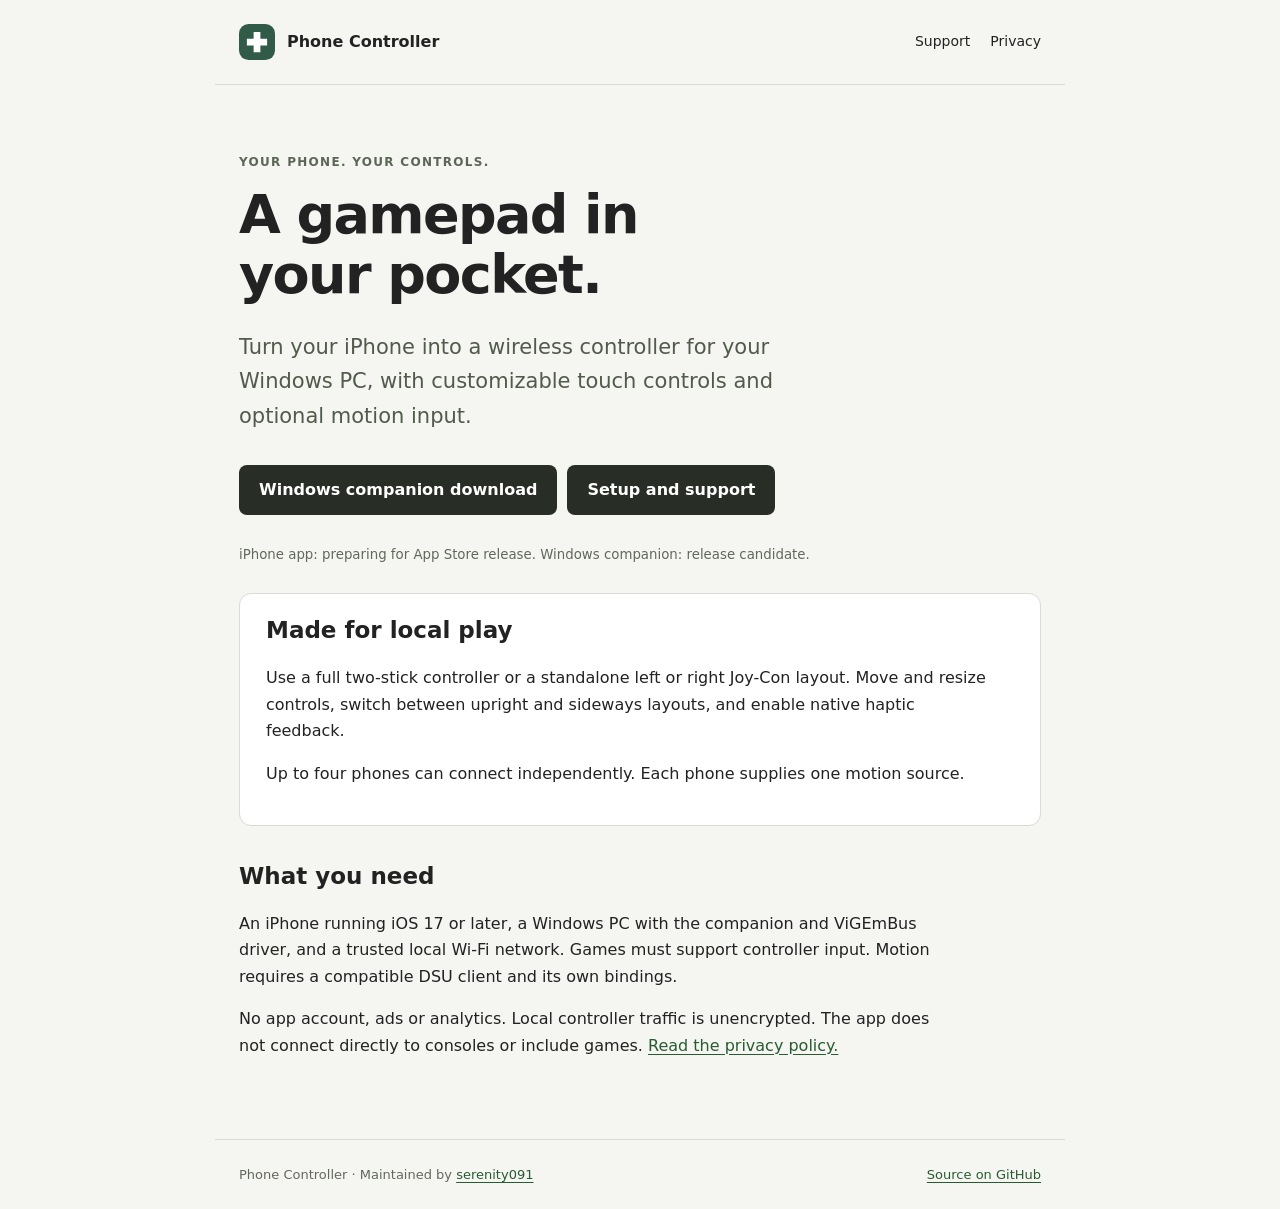
==== index.html @ 4df8902f "Publish Phone Controller support and privacy website" ====
<!doctype html>
<html lang="en"><head><meta charset="utf-8"><meta name="viewport" content="width=device-width,initial-scale=1">
<title>Wireless gamepad for your PC · Phone Controller</title><meta name="description" content="Phone Controller: a wireless iPhone gamepad for your Windows PC. Support, setup and privacy information.">
<link rel="canonical" href="https://serenity091.github.io/IControl/"><link rel="icon" href="./icon.svg" type="image/svg+xml"><link rel="stylesheet" href="./style.css"></head>
<body><header><a class="brand" href="./"><img src="./icon.svg" alt="">Phone Controller</a><nav aria-label="Main navigation"><a href="./support/">Support</a><a href="./privacy/">Privacy</a></nav></header>
<main>
<p class="eyebrow">Your phone. Your controls.</p><h1>A gamepad in<br>your pocket.</h1>
<p class="lead">Turn your iPhone into a wireless controller for your Windows PC, with customizable touch controls and optional motion input.</p>
<a class="button" href="https://github.com/serenity091/IControl/releases/tag/windows-v1.0.0-rc.1">Windows companion download</a><a class="button" href="support/">Setup and support</a>
<p><small>iPhone app: preparing for App Store release. Windows companion: release candidate.</small></p>
<div class="card"><h2>Made for local play</h2><p>Use a full two-stick controller or a standalone left or right Joy-Con layout. Move and resize controls, switch between upright and sideways layouts, and enable native haptic feedback.</p><p>Up to four phones can connect independently. Each phone supplies one motion source.</p></div>
<h2>What you need</h2><p>An iPhone running iOS 17 or later, a Windows PC with the companion and ViGEmBus driver, and a trusted local Wi-Fi network. Games must support controller input. Motion requires a compatible DSU client and its own bindings.</p>
<p>No app account, ads or analytics. Local controller traffic is unencrypted. The app does not connect directly to consoles or include games. <a href="privacy/">Read the privacy policy.</a></p></main><footer><span>Phone Controller · Maintained by <a href="https://github.com/serenity091">serenity091</a></span><a href="https://github.com/serenity091/IControl">Source on GitHub</a></footer></body></html>
---- style.css ----
:root{font-family:system-ui,-apple-system,BlinkMacSystemFont,"Segoe UI",sans-serif;color:#222;background:#f5f5f2;line-height:1.65;font-synthesis:none}*{box-sizing:border-box}body{margin:0}a{color:#285c30;text-underline-offset:3px}header,main,footer{max-width:850px;margin:auto;padding:24px}header{display:flex;align-items:center;justify-content:space-between;gap:24px;border-bottom:1px solid #d9dbd4}header a{color:inherit;text-decoration:none}nav{display:flex;gap:20px;font-size:14px}.brand{font-weight:750;display:flex;align-items:center;gap:12px}.brand img{width:36px;height:36px}main{padding-top:56px;padding-bottom:64px;min-height:65vh}h1{font-size:clamp(32px,6vw,54px);line-height:1.12;letter-spacing:-1.6px;margin:0 0 24px}h2{font-size:23px;line-height:1.3;margin-top:36px}p,li{max-width:720px}.eyebrow{font-size:12px;font-weight:700;letter-spacing:1.3px;color:#5c6656;text-transform:uppercase}.lead{font-size:21px;color:#525a4c;max-width:620px}.button{display:inline-block;background:#282d26;color:white;text-decoration:none;padding:12px 20px;border-radius:8px;font-weight:600;margin:10px 10px 10px 0}.card{padding:22px 26px;border:1px solid #d9dbd4;border-radius:12px;background:#fff;margin:26px 0}.card h2{margin-top:0}code{font-size:.9em;background:#e8eae3;padding:2px 5px;border-radius:4px;overflow-wrap:anywhere}footer{font-size:13px;color:#62685c;border-top:1px solid #d9dbd4;display:flex;justify-content:space-between;gap:20px}small{color:#62685c}@media(max-width:550px){header{align-items:flex-start;flex-direction:column;gap:12px}main{padding-top:36px}footer{flex-direction:column;gap:6px}}
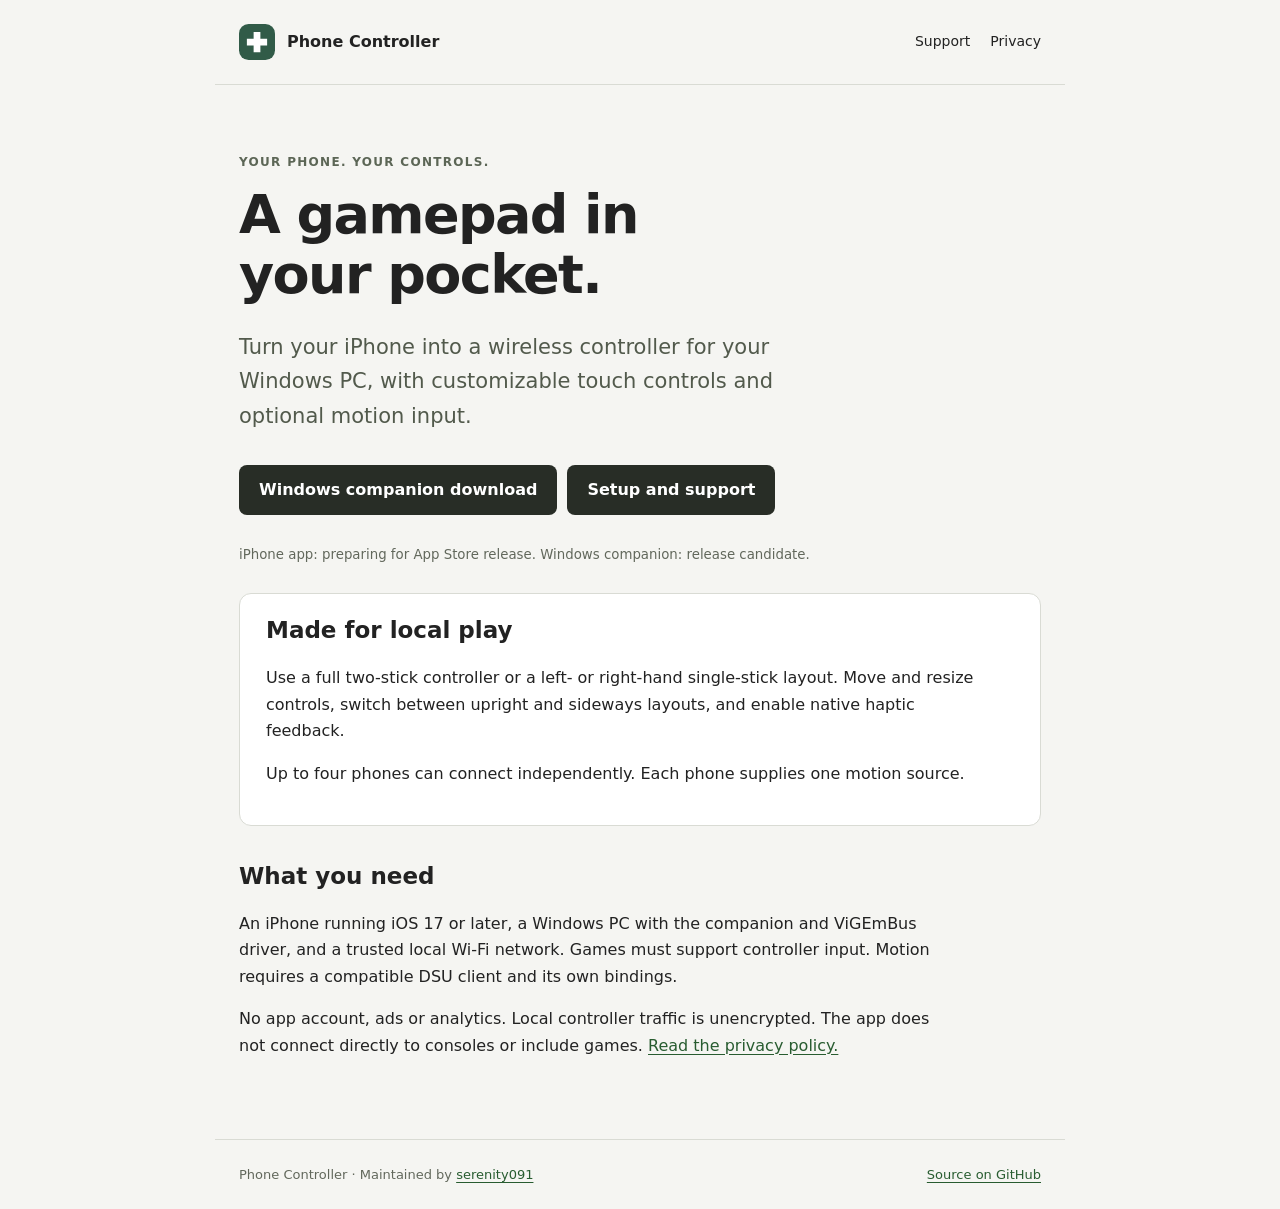
==== commit 6ff0f755: "Describe general Windows controller layouts" ====
--- a/index.html
+++ b/index.html
@@ -8,6 +8,6 @@
 <p class="lead">Turn your iPhone into a wireless controller for your Windows PC, with customizable touch controls and optional motion input.</p>
 <a class="button" href="https://github.com/serenity091/IControl/releases/tag/windows-v1.0.0-rc.1">Windows companion download</a><a class="button" href="support/">Setup and support</a>
 <p><small>iPhone app: preparing for App Store release. Windows companion: release candidate.</small></p>
-<div class="card"><h2>Made for local play</h2><p>Use a full two-stick controller or a standalone left or right Joy-Con layout. Move and resize controls, switch between upright and sideways layouts, and enable native haptic feedback.</p><p>Up to four phones can connect independently. Each phone supplies one motion source.</p></div>
+<div class="card"><h2>Made for local play</h2><p>Use a full two-stick controller or a left- or right-hand single-stick layout. Move and resize controls, switch between upright and sideways layouts, and enable native haptic feedback.</p><p>Up to four phones can connect independently. Each phone supplies one motion source.</p></div>
 <h2>What you need</h2><p>An iPhone running iOS 17 or later, a Windows PC with the companion and ViGEmBus driver, and a trusted local Wi-Fi network. Games must support controller input. Motion requires a compatible DSU client and its own bindings.</p>
 <p>No app account, ads or analytics. Local controller traffic is unencrypted. The app does not connect directly to consoles or include games. <a href="privacy/">Read the privacy policy.</a></p></main><footer><span>Phone Controller · Maintained by <a href="https://github.com/serenity091">serenity091</a></span><a href="https://github.com/serenity091/IControl">Source on GitHub</a></footer></body></html>
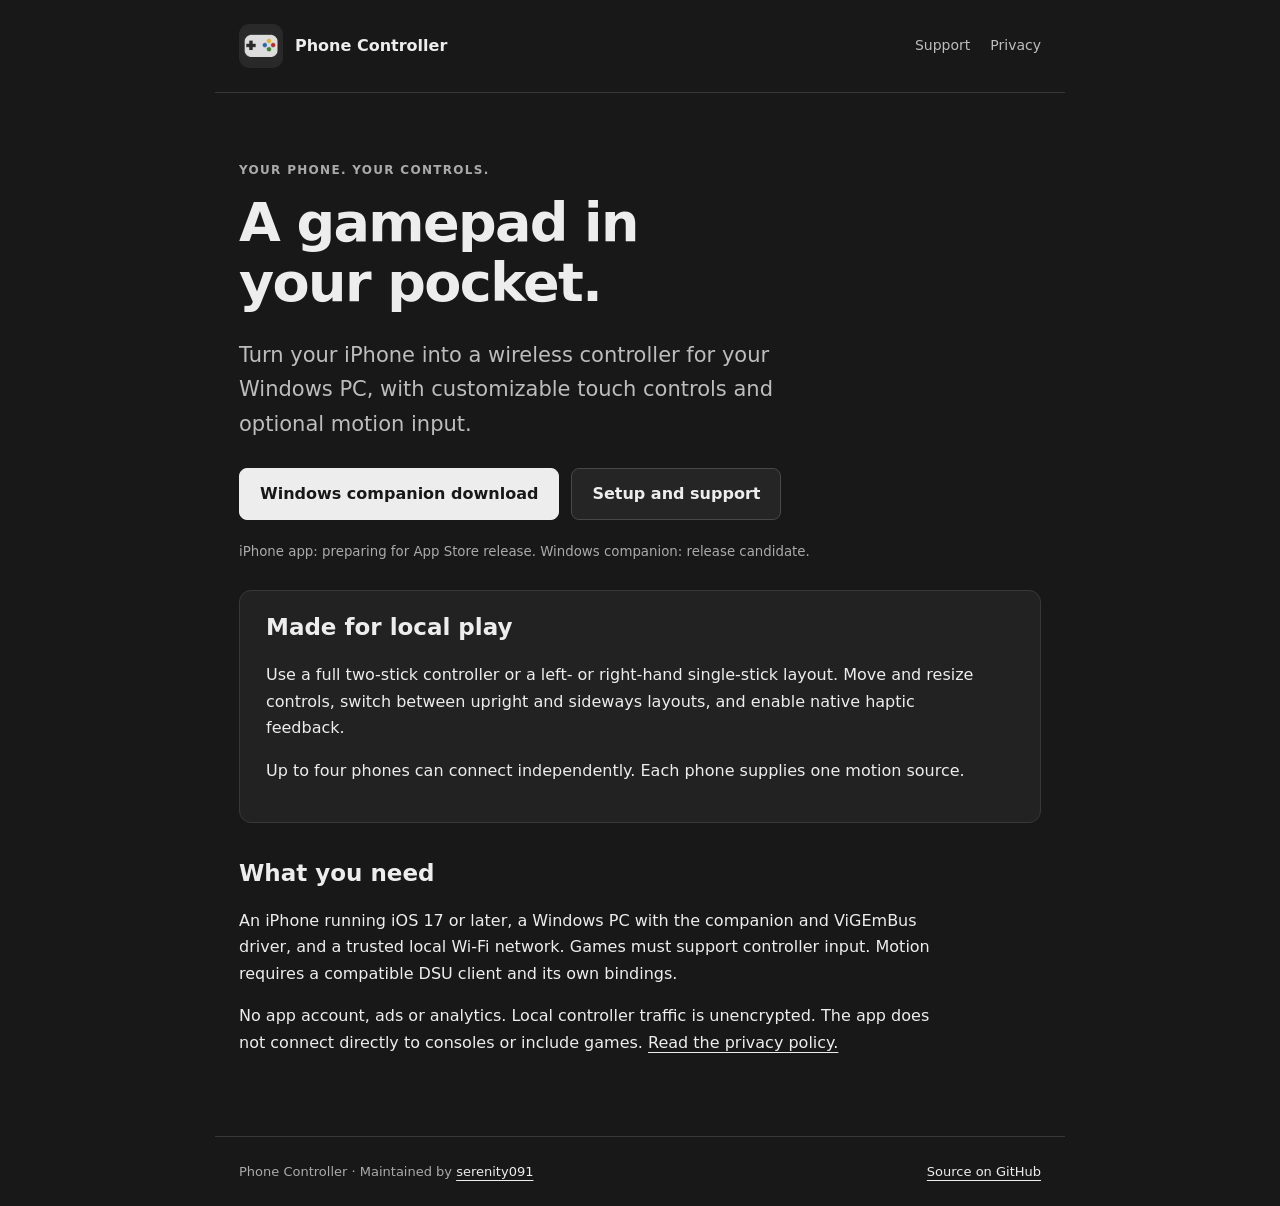
==== commit 3644f88e: "Publish native app logo and dark website theme" ====
--- a/index.html
+++ b/index.html
@@ -1,12 +1,13 @@
 <!doctype html>
 <html lang="en"><head><meta charset="utf-8"><meta name="viewport" content="width=device-width,initial-scale=1">
 <title>Wireless gamepad for your PC · Phone Controller</title><meta name="description" content="Phone Controller: a wireless iPhone gamepad for your Windows PC. Support, setup and privacy information.">
-<link rel="canonical" href="https://serenity091.github.io/IControl/"><link rel="icon" href="./icon.svg" type="image/svg+xml"><link rel="stylesheet" href="./style.css"></head>
-<body><header><a class="brand" href="./"><img src="./icon.svg" alt="">Phone Controller</a><nav aria-label="Main navigation"><a href="./support/">Support</a><a href="./privacy/">Privacy</a></nav></header>
+<meta name="color-scheme" content="dark"><meta name="theme-color" content="#181818">
+<link rel="canonical" href="https://serenity091.github.io/IControl/"><link rel="icon" href="./app-icon.png" type="image/png"><link rel="apple-touch-icon" href="./app-icon.png"><link rel="stylesheet" href="./style.css"></head>
+<body><header><a class="brand" href="./"><img src="./app-icon.png" alt="" width="44" height="44">Phone Controller</a><nav aria-label="Main navigation"><a href="./support/">Support</a><a href="./privacy/">Privacy</a></nav></header>
 <main>
 <p class="eyebrow">Your phone. Your controls.</p><h1>A gamepad in<br>your pocket.</h1>
 <p class="lead">Turn your iPhone into a wireless controller for your Windows PC, with customizable touch controls and optional motion input.</p>
-<a class="button" href="https://github.com/serenity091/IControl/releases/tag/windows-v1.0.0-rc.1">Windows companion download</a><a class="button" href="support/">Setup and support</a>
+<div class="actions"><a class="button" href="https://github.com/serenity091/IControl/releases/tag/windows-v1.0.0-rc.1">Windows companion download</a><a class="button secondary" href="support/">Setup and support</a></div>
 <p><small>iPhone app: preparing for App Store release. Windows companion: release candidate.</small></p>
 <div class="card"><h2>Made for local play</h2><p>Use a full two-stick controller or a left- or right-hand single-stick layout. Move and resize controls, switch between upright and sideways layouts, and enable native haptic feedback.</p><p>Up to four phones can connect independently. Each phone supplies one motion source.</p></div>
 <h2>What you need</h2><p>An iPhone running iOS 17 or later, a Windows PC with the companion and ViGEmBus driver, and a trusted local Wi-Fi network. Games must support controller input. Motion requires a compatible DSU client and its own bindings.</p>
--- a/style.css
+++ b/style.css
@@ -1 +1,42 @@
-:root{font-family:system-ui,-apple-system,BlinkMacSystemFont,"Segoe UI",sans-serif;color:#222;background:#f5f5f2;line-height:1.65;font-synthesis:none}*{box-sizing:border-box}body{margin:0}a{color:#285c30;text-underline-offset:3px}header,main,footer{max-width:850px;margin:auto;padding:24px}header{display:flex;align-items:center;justify-content:space-between;gap:24px;border-bottom:1px solid #d9dbd4}header a{color:inherit;text-decoration:none}nav{display:flex;gap:20px;font-size:14px}.brand{font-weight:750;display:flex;align-items:center;gap:12px}.brand img{width:36px;height:36px}main{padding-top:56px;padding-bottom:64px;min-height:65vh}h1{font-size:clamp(32px,6vw,54px);line-height:1.12;letter-spacing:-1.6px;margin:0 0 24px}h2{font-size:23px;line-height:1.3;margin-top:36px}p,li{max-width:720px}.eyebrow{font-size:12px;font-weight:700;letter-spacing:1.3px;color:#5c6656;text-transform:uppercase}.lead{font-size:21px;color:#525a4c;max-width:620px}.button{display:inline-block;background:#282d26;color:white;text-decoration:none;padding:12px 20px;border-radius:8px;font-weight:600;margin:10px 10px 10px 0}.card{padding:22px 26px;border:1px solid #d9dbd4;border-radius:12px;background:#fff;margin:26px 0}.card h2{margin-top:0}code{font-size:.9em;background:#e8eae3;padding:2px 5px;border-radius:4px;overflow-wrap:anywhere}footer{font-size:13px;color:#62685c;border-top:1px solid #d9dbd4;display:flex;justify-content:space-between;gap:20px}small{color:#62685c}@media(max-width:550px){header{align-items:flex-start;flex-direction:column;gap:12px}main{padding-top:36px}footer{flex-direction:column;gap:6px}}
+:root {
+  color-scheme: dark;
+  font-family: system-ui, -apple-system, BlinkMacSystemFont, "Segoe UI", sans-serif;
+  color: #ededed;
+  background: #181818;
+  line-height: 1.65;
+  font-synthesis: none;
+}
+* { box-sizing: border-box; }
+body { margin: 0; }
+a { color: #ededed; text-underline-offset: 4px; }
+a:hover { color: #fff; }
+a:focus-visible { outline: 2px solid #fff; outline-offset: 5px; }
+header, main, footer { max-width: 850px; margin: auto; padding: 24px; }
+header { display: flex; align-items: center; justify-content: space-between; gap: 24px; border-bottom: 1px solid #383838; }
+header a { color: inherit; text-decoration: none; }
+nav { display: flex; gap: 20px; font-size: 14px; color: #bdbdbd; }
+.brand { font-weight: 750; display: flex; align-items: center; gap: 12px; }
+.brand img { width: 44px; height: 44px; border-radius: 10px; }
+main { padding-top: 56px; padding-bottom: 64px; min-height: 65vh; }
+h1 { font-size: clamp(32px, 6vw, 54px); line-height: 1.12; letter-spacing: -1.6px; margin: 0 0 24px; }
+h2 { font-size: 23px; line-height: 1.3; margin-top: 36px; }
+p, li { max-width: 720px; }
+.eyebrow { font-size: 12px; font-weight: 700; letter-spacing: 1.3px; color: #aaa; text-transform: uppercase; }
+.lead { font-size: 21px; color: #bdbdbd; max-width: 620px; }
+.actions { display: flex; flex-wrap: wrap; gap: 12px; margin: 26px 0 18px; }
+.button { display: inline-block; background: #ededed; color: #181818; text-align: center; text-decoration: none; padding: 12px 20px; border: 1px solid #ededed; border-radius: 8px; font-weight: 600; }
+.button:hover { background: #fff; border-color: #fff; color: #181818; }
+.button.secondary { background: #252525; border-color: #484848; color: #ededed; }
+.button.secondary:hover { background: #333; border-color: #777; color: #fff; }
+.card { padding: 22px 26px; border: 1px solid #383838; border-radius: 12px; background: #222; margin: 26px 0; }
+.card h2 { margin-top: 0; }
+code { font-size: .9em; background: #303030; padding: 2px 5px; border-radius: 4px; overflow-wrap: anywhere; }
+footer { font-size: 13px; color: #aaa; border-top: 1px solid #383838; display: flex; justify-content: space-between; gap: 20px; }
+small { color: #aaa; }
+@media (max-width: 550px) {
+  header { align-items: flex-start; flex-direction: column; gap: 16px; }
+  main { padding-top: 36px; }
+  .actions { flex-direction: column; align-items: stretch; }
+  .card { padding: 20px; }
+  footer { flex-direction: column; gap: 6px; }
+}
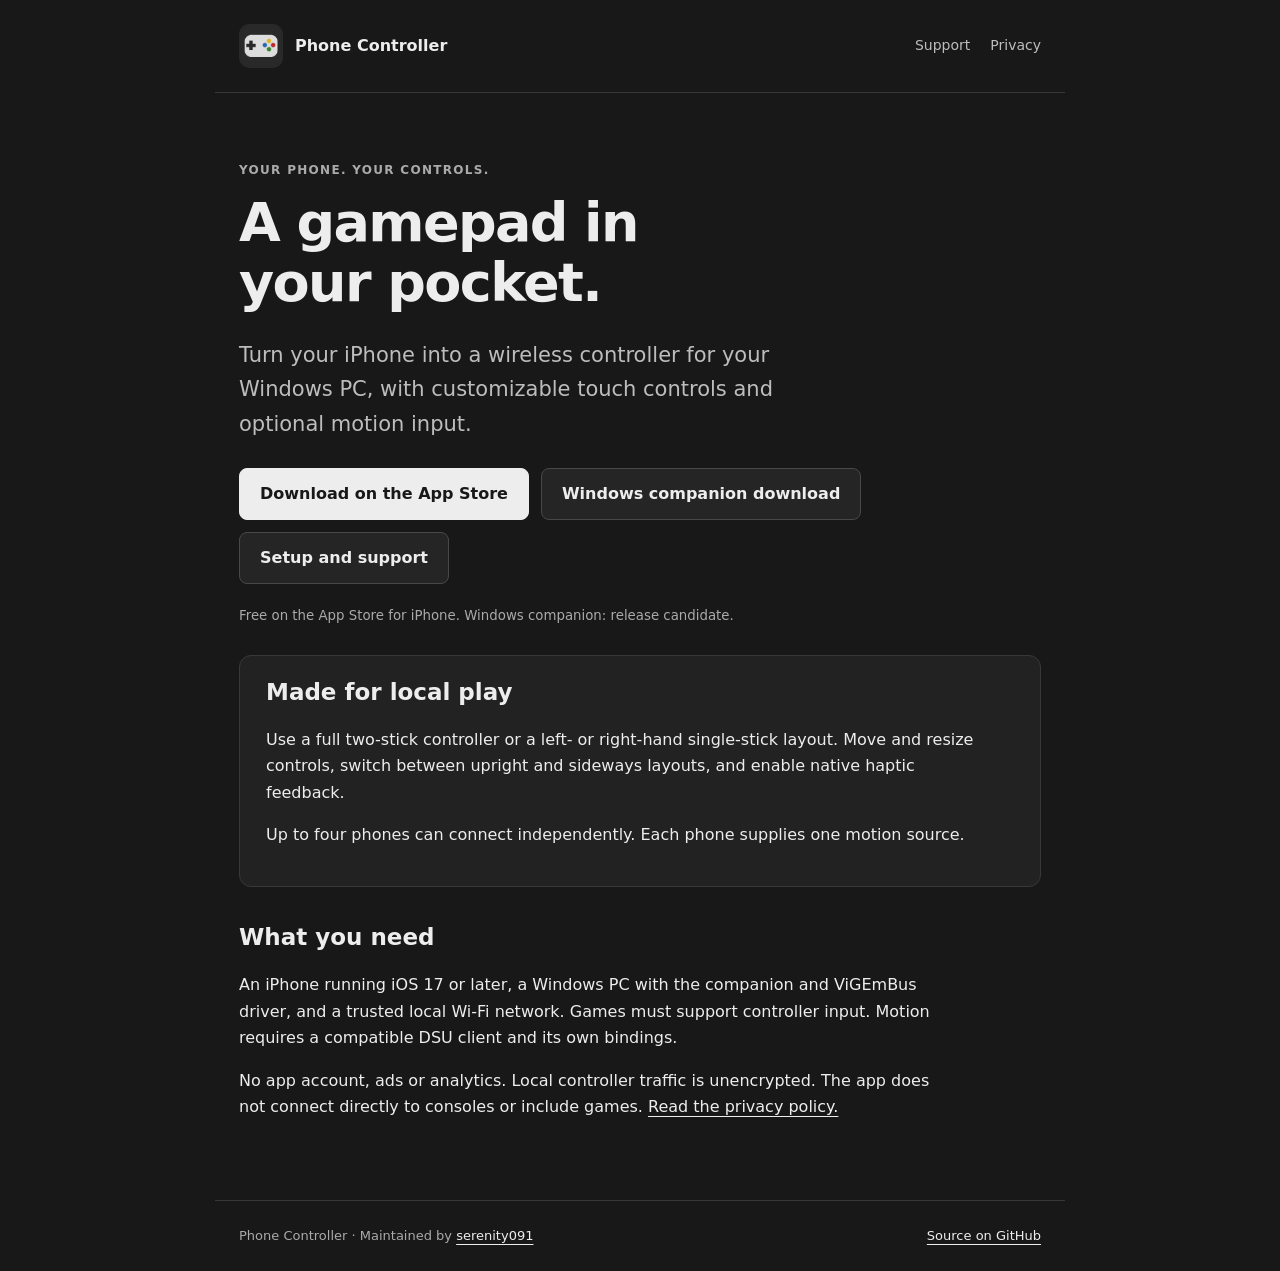
==== commit c985a952: "Link released iPhone app on the App Store" ====
--- a/index.html
+++ b/index.html
@@ -7,8 +7,8 @@
 <main>
 <p class="eyebrow">Your phone. Your controls.</p><h1>A gamepad in<br>your pocket.</h1>
 <p class="lead">Turn your iPhone into a wireless controller for your Windows PC, with customizable touch controls and optional motion input.</p>
-<div class="actions"><a class="button" href="https://github.com/serenity091/IControl/releases/tag/windows-v1.0.0-rc.1">Windows companion download</a><a class="button secondary" href="support/">Setup and support</a></div>
-<p><small>iPhone app: preparing for App Store release. Windows companion: release candidate.</small></p>
+<div class="actions"><a class="button" href="https://apps.apple.com/app/id6811429633">Download on the App Store</a><a class="button secondary" href="https://github.com/serenity091/IControl/releases/tag/windows-v1.0.0-rc.1">Windows companion download</a><a class="button secondary" href="support/">Setup and support</a></div>
+<p><small>Free on the App Store for iPhone. Windows companion: release candidate.</small></p>
 <div class="card"><h2>Made for local play</h2><p>Use a full two-stick controller or a left- or right-hand single-stick layout. Move and resize controls, switch between upright and sideways layouts, and enable native haptic feedback.</p><p>Up to four phones can connect independently. Each phone supplies one motion source.</p></div>
 <h2>What you need</h2><p>An iPhone running iOS 17 or later, a Windows PC with the companion and ViGEmBus driver, and a trusted local Wi-Fi network. Games must support controller input. Motion requires a compatible DSU client and its own bindings.</p>
 <p>No app account, ads or analytics. Local controller traffic is unencrypted. The app does not connect directly to consoles or include games. <a href="privacy/">Read the privacy policy.</a></p></main><footer><span>Phone Controller · Maintained by <a href="https://github.com/serenity091">serenity091</a></span><a href="https://github.com/serenity091/IControl">Source on GitHub</a></footer></body></html>
